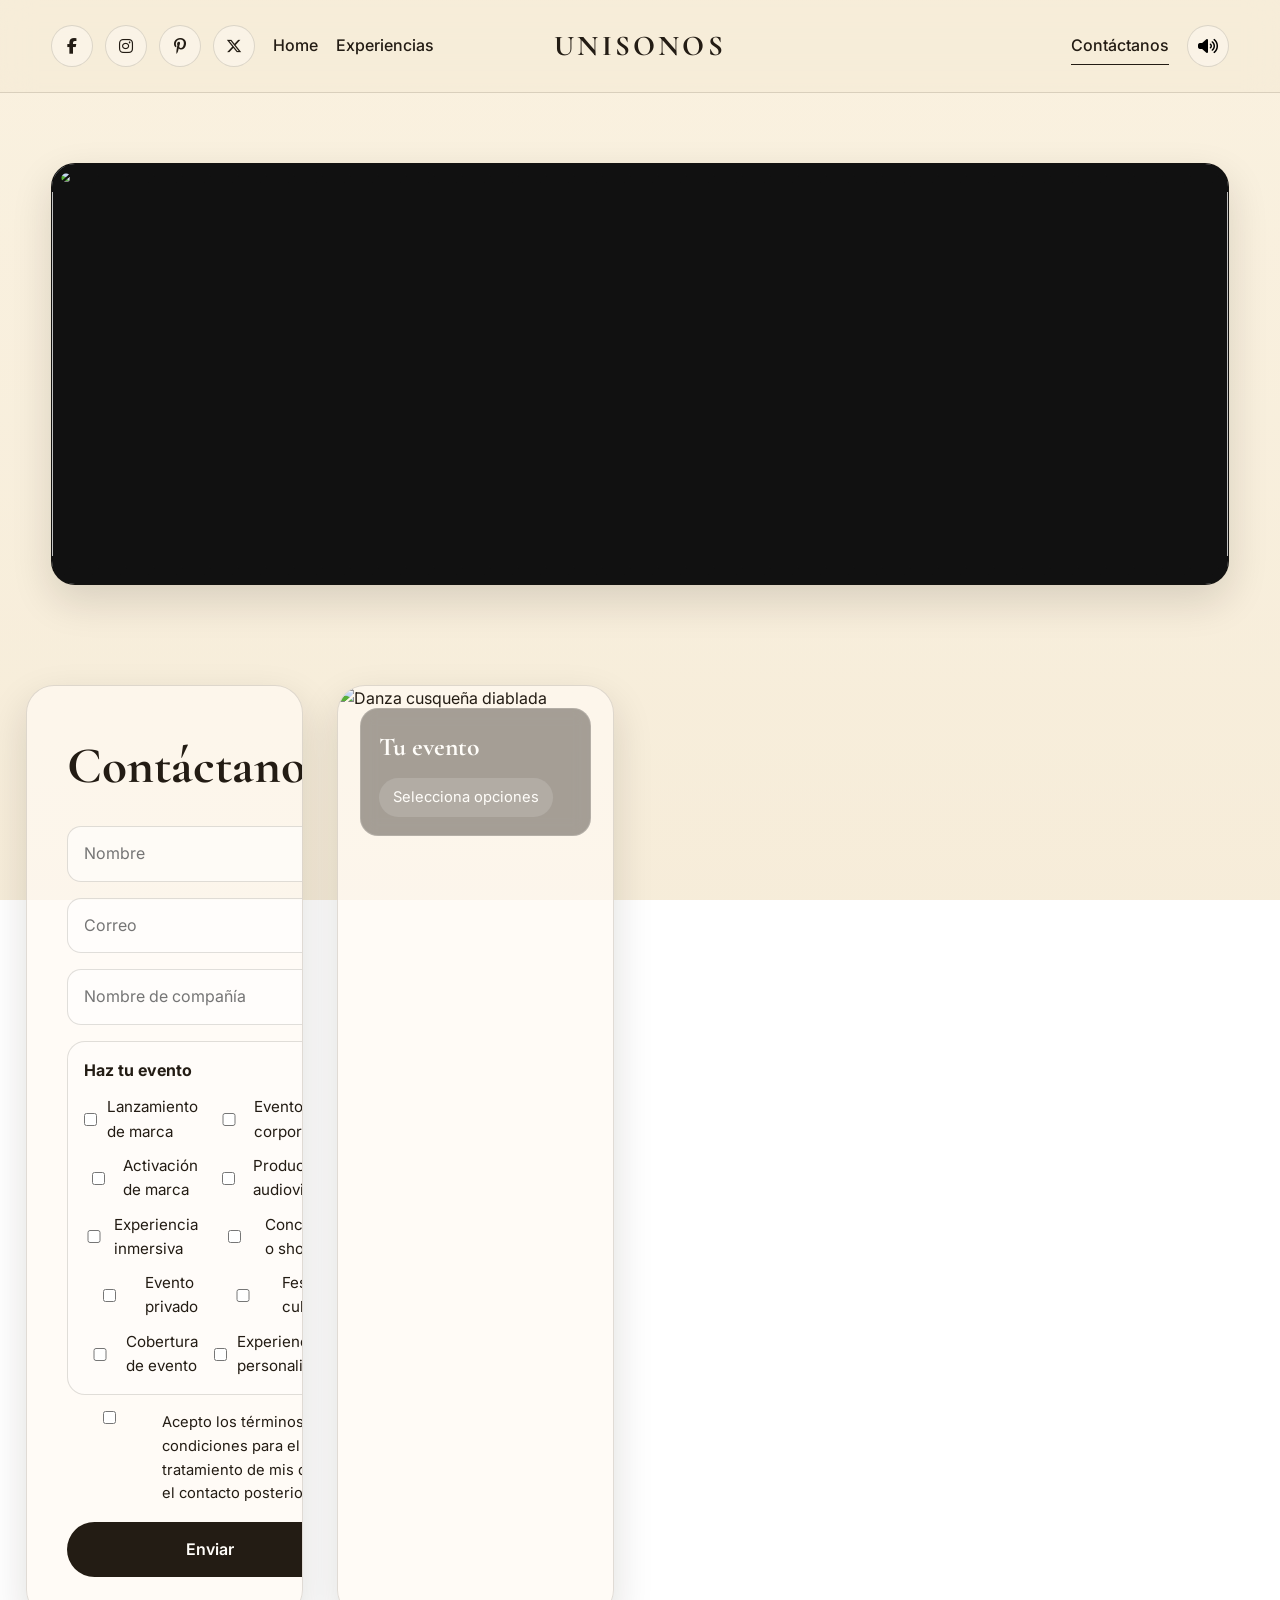
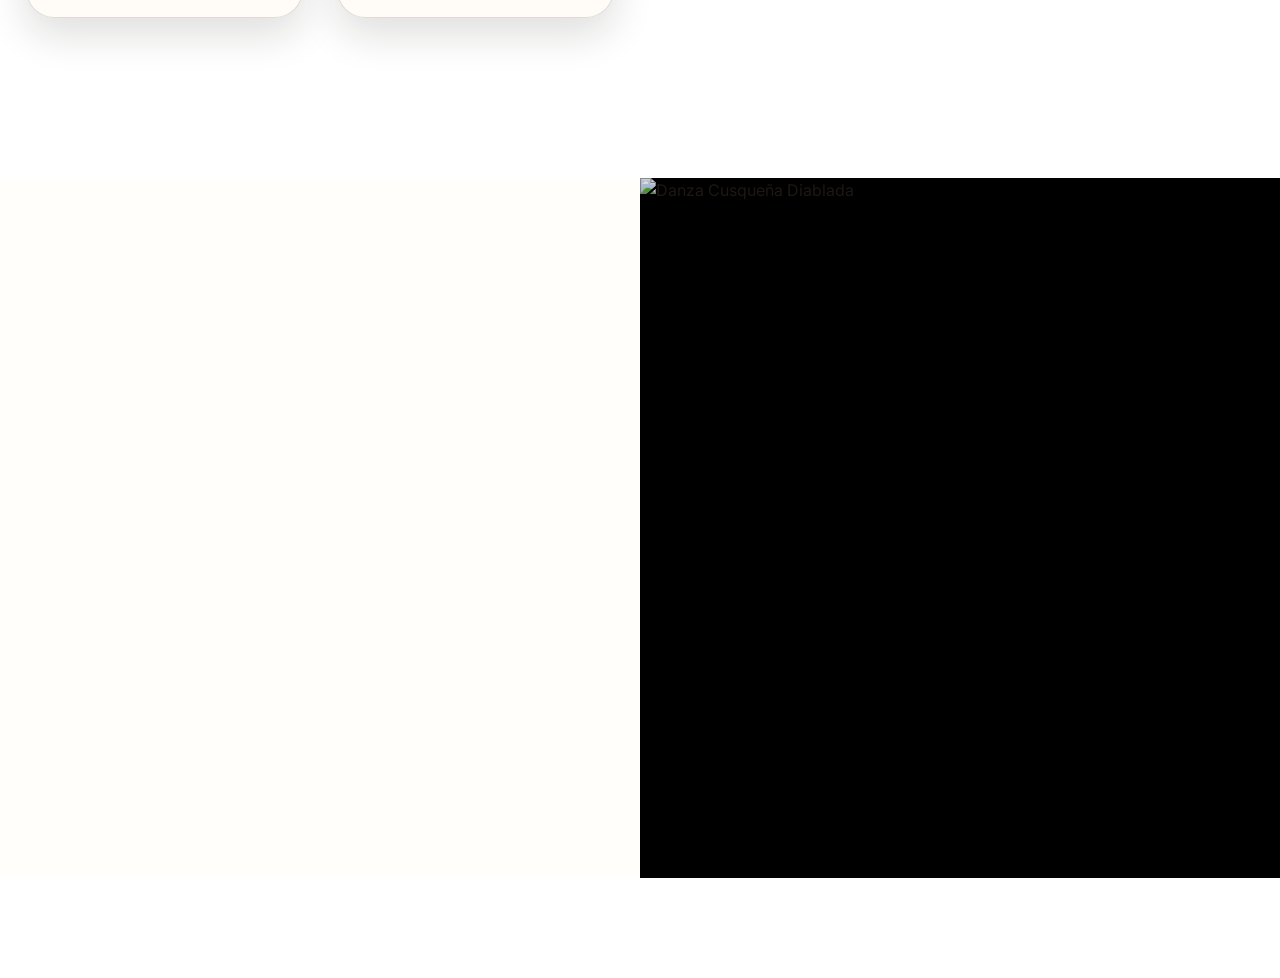
==== contacto.html @ 8f938f64 "Add files via upload" ====
<!DOCTYPE html>
<html lang="es">
<head>
  <meta charset="UTF-8">
  <meta name="viewport" content="width=device-width, initial-scale=1.0">
  <title>UNISONOS | Contáctanos</title>
  <link rel="stylesheet" href="css/styles.css">
  <link rel="preconnect" href="https://fonts.googleapis.com">
  <link rel="preconnect" href="https://fonts.gstatic.com" crossorigin>
  <link href="https://fonts.googleapis.com/css2?family=Cormorant+Garamond:wght@500;600;700&family=Inter:wght@300;400;500;600;700&display=swap" rel="stylesheet">
  <link rel="stylesheet" href="https://cdnjs.cloudflare.com/ajax/libs/font-awesome/6.5.2/css/all.min.css">
</head>
<body>

  <header class="site-header">
    <div class="container header-grid">
      <div class="header-left">
        <div class="socials">
          <a href="#"><i class="fa-brands fa-facebook-f"></i></a>
          <a href="#"><i class="fa-brands fa-instagram"></i></a>
          <a href="#"><i class="fa-brands fa-pinterest-p"></i></a>
          <a href="#"><i class="fa-brands fa-x-twitter"></i></a>
        </div>
        <a href="index.html" class="nav-link">Home</a>
        <a href="experiencias.html" class="nav-link">Experiencias</a>
      </div>

      <div class="brand-center">
        <a href="index.html">UNISONOS</a>
      </div>

      <div class="header-right">
        <a href="contacto.html" class="nav-link active">Contáctanos</a>
        <button class="sound-toggle" id="soundToggle">
          <i class="fa-solid fa-volume-high"></i>
        </button>
      </div>
    </div>
  </header>

  <audio id="siteAudio" loop>
    <source src="assets/audio/unisonos.mp3" type="audio/mpeg">
  </audio>

  <main>
    <section class="contact-reel">
      <div class="container">
        <div class="reel-frame">
          <div class="reel-slider" id="reelSlider">
            <div class="reel-slide active"><img src="assets/contacto/contact1.jpg" alt=""></div>
            <div class="reel-slide"><img src="assets/contacto/contact2.jpg" alt=""></div>
            <div class="reel-slide"><img src="assets/contacto/contact3.jpg" alt=""></div>
          </div>
        </div>
      </div>
    </section>

    <section class="contact-split">
      <div class="container">
        <div class="contact-grid">
          
          <div class="contact-form-card">
            <h2>Contáctanos</h2>

            <form class="form-grid" action="enviar.php" method="POST">
              <input type="text" name="nombre" placeholder="Nombre" required>
              <input type="email" name="correo" placeholder="Correo" required>
              <input type="text" name="empresa" placeholder="Nombre de compañía" required>

              <div class="checklist-box">
                <h3>Haz tu evento</h3>
                <div class="checklist-options">
                  <label class="check-item"><input type="checkbox" name="evento[]" value="Lanzamiento de marca"> Lanzamiento de marca</label>
                  <label class="check-item"><input type="checkbox" name="evento[]" value="Evento corporativo"> Evento corporativo</label>
                  <label class="check-item"><input type="checkbox" name="evento[]" value="Activación de marca"> Activación de marca</label>
                  <label class="check-item"><input type="checkbox" name="evento[]" value="Producción audiovisual"> Producción audiovisual</label>
                  <label class="check-item"><input type="checkbox" name="evento[]" value="Experiencia inmersiva"> Experiencia inmersiva</label>
                  <label class="check-item"><input type="checkbox" name="evento[]" value="Concierto o show"> Concierto o show</label>
                  <label class="check-item"><input type="checkbox" name="evento[]" value="Evento privado"> Evento privado</label>
                  <label class="check-item"><input type="checkbox" name="evento[]" value="Festival cultural"> Festival cultural</label>
                  <label class="check-item"><input type="checkbox" name="evento[]" value="Cobertura de evento"> Cobertura de evento</label>
                  <label class="check-item"><input type="checkbox" name="evento[]" value="Experiencia personalizada"> Experiencia personalizada</label>
                </div>
              </div>

              <label class="terms">
                <input type="checkbox" name="terminos" required>
                <span>Acepto los términos y condiciones para el tratamiento de mis datos y el contacto posterior.</span>
              </label>

              <button type="submit" class="btn btn-primary">Enviar</button>
            </form>
          </div>

          <div class="contact-image-card">
            <div class="selected-services-panel">
              <h4>Tu evento</h4>
              <div class="selected-services-list" id="selectedServicesList">
                <span>Selecciona opciones</span>
              </div>
            </div>

            <img src="assets/contacto/dia.jpg" alt="Danza cusqueña diablada">
          </div>

        </div>
      </div>
    </section>
  </main>


  
    <section class="contact-split">
      <div class="contact-left">
        <h1 class="contact-title">Contáctanos</h1>

        <!-- Toggle oculto para abrir/cerrar el panel -->
        <input type="checkbox" id="toggle-checklist" class="checklist-toggle">

        <form action="mailto:tucorreo@unisonos.com" method="POST" enctype="text/plain" class="contact-form">
          <input type="text" name="Nombre" class="form-input" placeholder="Nombre completo" required>
          <input type="email" name="Correo" class="form-input" placeholder="Correo electrónico" required>
          <input type="text" name="Compania" class="form-input" placeholder="Nombre de la compañía" required>

          <!-- Botón visual para abrir -->
          <label for="toggle-checklist" class="event-trigger">
            <span>Haz tu evento (Seleccionar)</span>
            <span class="event-plus">+</span>
          </label>

          <label class="terms-box">
            <input type="checkbox" required>
            <span>Acepto los términos y condiciones de privacidad.</span>
          </label>

          <button type="submit" class="btn-gold">Enviar Información</button>

          <!-- Panel checklist -->
          <div class="checklist-panel">
            <div class="checklist-head">
              <h2>Alcance del Proyecto</h2>
              <label for="toggle-checklist" class="checklist-close">×</label>
            </div>

            <p class="checklist-copy">
              Selecciona una o varias categorías para ayudarnos a entender mejor tu evento.
            </p>

            <div class="checklist-grid">
              <label><input type="checkbox" name="evento[]" value="Corporativo"> Corporativo</label>
              <label><input type="checkbox" name="evento[]" value="Gala"> Cena de Gala</label>
              <label><input type="checkbox" name="evento[]" value="Lanzamiento"> Lanzamiento</label>
              <label><input type="checkbox" name="evento[]" value="Cultural"> Evento Cultural</label>
              <label><input type="checkbox" name="evento[]" value="BTL"> Activación BTL</label>
              <label><input type="checkbox" name="evento[]" value="Danza"> Espectáculo Danza</label>
              <label><input type="checkbox" name="evento[]" value="Privado"> Privado Exclusivo</label>
              <label><input type="checkbox" name="evento[]" value="Integracion"> Integración</label>
              <label><input type="checkbox" name="evento[]" value="Congreso"> Congreso</label>
              <label><input type="checkbox" name="evento[]" value="Premiacion"> Premiación</label>
            </div>

            <!-- Botón visual para cerrar -->
            <label for="toggle-checklist" class="btn-gold checklist-confirm">
              Confirmar
            </label>
          </div>
        </form>
      </div>

      <div class="contact-right">
        <img src="assets/home/portadaUNISONOS.gif" alt="Danza Cusqueña Diablada">
      </div>
    </section>



  <script src="js/main.js"></script>
</body>
</html>
---- css/styles.css ----
:root {
  /* Fondo principal */
  --bg-parchment-image: url("../assets/textures/textura_2.webp");
  --bg-parchment-base: #e7d8bb;
  --bg-parchment-overlay: rgba(255, 248, 235, 0.68);

  /* Colores */
  --color-ink: #231c14;
  --color-ink-soft: #4c4031;
  --color-gold: #a67c36;
  --color-gold-soft: rgba(166, 124, 54, 0.16);
  --color-line: rgba(35, 28, 20, 0.14);
  --color-white: #fffdf9;
  --color-black: #12100d;

  /* Superficies */
  --surface-card: rgba(255, 250, 242, 0.70);
  --surface-glass: rgba(255, 248, 240, 0.35);
  --surface-dark: rgba(22, 18, 13, 0.78);

  /* Sombras */
  --shadow-soft: 0 10px 30px rgba(31, 23, 14, 0.08);
  --shadow-medium: 0 16px 40px rgba(31, 23, 14, 0.14);

  /* Tipografía */
  --font-title: "Cormorant Garamond", serif;
  --font-body: "Inter", sans-serif;

  /* Layout */
  --container: min(1200px, 92%);
  --radius-lg: 28px;
  --radius-md: 18px;
  --radius-sm: 12px;
  --header-height: 92px;

  /* Transiciones */
  --transition: all 0.35s ease;

  /* Puedes cambiar solo esto y cambias todo el look */
  --page-background:
    linear-gradient(var(--bg-parchment-overlay), var(--bg-parchment-overlay)),
    var(--bg-parchment-image),
    linear-gradient(180deg, #efe3c8 0%, #e4d4b4 100%);
}

* {
  margin: 0;
  padding: 0;
  box-sizing: border-box;
}

html {
  scroll-behavior: smooth;
}

body {
  font-family: var(--font-body);
  color: var(--color-ink);
  background: var(--page-background);
  background-size: cover;
  background-position: center;
  background-attachment: fixed;
  line-height: 1.6;
}

img {
  max-width: 100%;
  display: block;
}

a {
  color: inherit;
  text-decoration: none;
}

button,
input,
textarea,
select {
  font: inherit;
}

.container {
  width: var(--container);
  margin-inline: auto;
}

.section {
  padding: 90px 0;
}

.section-title {
  font-family: var(--font-title);
  font-size: clamp(2.3rem, 5vw, 4.2rem);
  line-height: 1;
  margin-bottom: 16px;
  text-align: center;
}

.section-copy {
  max-width: 760px;
  margin: 0 auto 40px;
  text-align: center;
  color: var(--color-ink-soft);
}

.btn {
  display: inline-flex;
  align-items: center;
  justify-content: center;
  gap: 10px;
  padding: 14px 26px;
  border-radius: 999px;
  border: 1px solid var(--color-line);
  cursor: pointer;
  transition: var(--transition);
  font-weight: 600;
}

.btn-primary {
  background: var(--color-ink);
  color: var(--color-white);
}

.btn-primary:hover {
  background: #000;
  transform: translateY(-2px);
}

.btn-outline {
  background: transparent;
  color: var(--color-ink);
}

.btn-outline:hover {
  background: var(--surface-glass);
}

/* HEADER */
.site-header {
  position: sticky;
  top: 0;
  z-index: 1000;
  min-height: var(--header-height);
  backdrop-filter: blur(16px);
  background: rgba(245, 235, 214, 0.68);
  border-bottom: 1px solid var(--color-line);
}

.header-grid {
  min-height: var(--header-height);
  display: grid;
  grid-template-columns: 1fr auto 1fr;
  align-items: center;
  gap: 20px;
}

.header-left,
.header-right {
  display: flex;
  align-items: center;
  gap: 18px;
}

.header-left {
  justify-content: flex-start;
  flex-wrap: wrap;
}

.header-right {
  justify-content: flex-end;
}

.brand-center {
  text-align: center;
}

.brand-center a {
  font-family: var(--font-title);
  font-size: clamp(1.8rem, 2vw, 2.5rem);
  letter-spacing: 0.2rem;
  font-weight: 700;
}

.socials {
  display: flex;
  align-items: center;
  gap: 12px;
}

.socials a,
.sound-toggle {
  width: 42px;
  height: 42px;
  display: inline-flex;
  align-items: center;
  justify-content: center;
  border-radius: 50%;
  background: rgba(255,255,255,0.35);
  border: 1px solid var(--color-line);
  transition: var(--transition);
}

.socials a:hover,
.sound-toggle:hover {
  background: var(--color-ink);
  color: var(--color-white);
}

.nav-link {
  position: relative;
  font-weight: 500;
}

.nav-link::after {
  content: "";
  position: absolute;
  left: 0;
  bottom: -6px;
  width: 0;
  height: 1px;
  background: var(--color-ink);
  transition: width 0.3s ease;
}

.nav-link:hover::after,
.nav-link.active::after {
  width: 100%;
}

/* HERO HOME */
.hero-home {
  min-height: calc(100vh - var(--header-height));
  position: relative;
  overflow: hidden;
}

.hero-media {
  height: calc(100vh - var(--header-height));
  position: relative;
  transform: translateY(0);
  transition: transform 0.4s ease-out;
}

.hero-media img {
  width: 100%;
  height: 100%;
  object-fit: cover;
}

.hero-overlay {
  position: absolute;
  inset: 0;
  background: linear-gradient(
    180deg,
    rgba(18, 16, 13, 0.20) 0%,
    rgba(18, 16, 13, 0.55) 100%
  );
}

.hero-content {
  position: absolute;
  inset: 0;
  display: grid;
  place-items: center;
  text-align: center;
  color: var(--color-white);
  padding: 30px;
}

.hero-content h1 {
  font-family: var(--font-title);
  font-size: clamp(3rem, 8vw, 6rem);
  line-height: 0.95;
  margin-bottom: 16px;
  letter-spacing: 0.1rem;
}

.hero-content p {
  max-width: 720px;
  font-size: 1.05rem;
}

/* SLIDER GRANDE */
.image-slider {
  padding: 90px 0 30px;
}

.slider-frame {
  position: relative;
  overflow: hidden;
  border-radius: var(--radius-lg);
  box-shadow: var(--shadow-medium);
  min-height: 72vh;
}

.slider-track {
  display: flex;
  transition: transform 0.7s ease;
}

.slide-item {
  min-width: 100%;
  height: 72vh;
  position: relative;
}

.slide-item img {
  width: 100%;
  height: 100%;
  object-fit: cover;
}

.slide-caption {
  position: absolute;
  left: 40px;
  bottom: 40px;
  background: rgba(20, 15, 10, 0.5);
  color: white;
  padding: 16px 22px;
  border-radius: 16px;
  backdrop-filter: blur(10px);
}

/* CLIENTES YOUTUBE */
.clients-section {
  padding: 70px 0 100px;
}

.clients-carousel {
  overflow: hidden;
  position: relative;
  padding: 20px 0;
}

.clients-track {
  display: flex;
  gap: 24px;
  animation: clientScroll 28s linear infinite;
}

.clients-track.paused {
  animation-play-state: paused;
}

.client-card {
  min-width: 320px;
  background: var(--surface-card);
  border: 1px solid var(--color-line);
  border-radius: var(--radius-md);
  overflow: hidden;
  box-shadow: var(--shadow-soft);
  cursor: pointer;
  transition: var(--transition);
}

.client-card:hover {
  transform: translateY(-4px);
}

.client-thumb {
  aspect-ratio: 16/9;
  position: relative;
}

.client-thumb img,
.client-thumb iframe {
  width: 100%;
  height: 100%;
  border: 0;
  object-fit: cover;
}

.client-info {
  padding: 18px;
}

.client-info h3 {
  font-family: var(--font-title);
  font-size: 1.7rem;
  margin-bottom: 8px;
}

@keyframes clientScroll {
  from { transform: translateX(0); }
  to { transform: translateX(-50%); }
}

/* EXPERIENCIAS HERO CROSSFADE */
.experiences-hero {
  position: relative;
  min-height: 76vh;
  overflow: hidden;
  border-radius: 0 0 40px 40px;
}

.crossfade-slide {
  position: absolute;
  inset: 0;
  opacity: 0;
  transition: opacity 1.3s ease;
}

.crossfade-slide.active {
  opacity: 1;
}

.crossfade-slide img {
  width: 100%;
  height: 100%;
  object-fit: cover;
}

.crossfade-overlay {
  position: absolute;
  inset: 0;
  background: linear-gradient(
    180deg,
    rgba(18, 16, 13, 0.18) 0%,
    rgba(18, 16, 13, 0.55) 100%
  );
}

.experiences-hero .hero-content {
  z-index: 2;
}

/* GALERIAS */
.gallery-grid {
  display: grid;
  grid-template-columns: repeat(3, 1fr);
  gap: 24px;
}

.gallery-card {
  overflow: hidden;
  border-radius: 22px;
  border: 1px solid var(--color-line);
  box-shadow: var(--shadow-soft);
  background: var(--surface-card);
}

.gallery-card img {
  width: 100%;
  aspect-ratio: 4 / 5;
  object-fit: cover;
  transition: transform 0.45s ease;
}

.gallery-card:hover img {
  transform: scale(1.04);
}

.gallery-actions {
  text-align: center;
  margin-top: 32px;
}

/* CONTACTO REEL */
.contact-reel {
  padding: 70px 0 40px;
}

.reel-frame {
  position: relative;
  overflow: hidden;
  border-radius: 24px;
  border: 1px solid var(--color-line);
  box-shadow: var(--shadow-medium);
  background: #111;
}

.reel-frame::before,
.reel-frame::after {
  content: "";
  position: absolute;
  left: 0;
  width: 100%;
  height: 28px;
  z-index: 3;
  background:
    radial-gradient(circle at 14px 14px, transparent 4px, #111 5px) repeat-x;
  background-size: 28px 28px;
}

.reel-frame::before { top: 0; }
.reel-frame::after { bottom: 0; }

.reel-slider {
  position: relative;
  height: 420px;
}

.reel-slide {
  position: absolute;
  inset: 0;
  opacity: 0;
  transition: opacity 1s ease;
}

.reel-slide.active {
  opacity: 1;
}

.reel-slide img {
  width: 100%;
  height: 100%;
  object-fit: cover;
}

/* CONTACTO FORM + IMAGEN */
.contact-split {
  padding: 60px 0 100px;
}

.contact-grid {
  display: grid;
  grid-template-columns: 1fr 1fr;
  gap: 34px;
  align-items: stretch;
}

.contact-form-card,
.contact-image-card {
  border-radius: var(--radius-lg);
  overflow: hidden;
  border: 1px solid var(--color-line);
  box-shadow: var(--shadow-medium);
  background: var(--surface-card);
  position: relative;
}

.contact-form-card {
  padding: 40px;
}

.contact-form-card h2 {
  font-family: var(--font-title);
  font-size: clamp(2rem, 4vw, 3.4rem);
  margin-bottom: 18px;
}

.form-grid {
  display: grid;
  gap: 16px;
}

.form-grid input,
.form-grid textarea,
.form-grid select {
  width: 100%;
  border: 1px solid var(--color-line);
  background: rgba(255,255,255,0.55);
  border-radius: 14px;
  padding: 14px 16px;
  outline: none;
}

.form-grid input:focus,
.form-grid textarea:focus,
.form-grid select:focus {
  border-color: var(--color-gold);
}

.checklist-box {
  padding: 16px;
  border-radius: 18px;
  background: rgba(255,255,255,0.35);
  border: 1px solid var(--color-line);
}

.checklist-box h3 {
  margin-bottom: 12px;
  font-size: 1rem;
}

.checklist-options {
  display: grid;
  grid-template-columns: 1fr 1fr;
  gap: 10px 16px;
}

.check-item {
  display: flex;
  align-items: center;
  gap: 10px;
  font-size: 0.95rem;
}

.terms {
  display: flex;
  align-items: flex-start;
  gap: 10px;
  font-size: 0.92rem;
}

.contact-image-card img {
  width: 100%;
  height: 100%;
  min-height: 720px;
  object-fit: cover;
}

.selected-services-panel {
  position: absolute;
  top: 22px;
  left: 22px;
  right: 22px;
  padding: 18px;
  border-radius: 18px;
  background: rgba(22, 18, 13, 0.38);
  color: var(--color-white);
  backdrop-filter: blur(8px);
  border: 1px solid rgba(255,255,255,0.16);
}

.selected-services-panel h4 {
  margin-bottom: 10px;
  font-family: var(--font-title);
  font-size: 1.6rem;
}

.selected-services-list {
  display: flex;
  flex-wrap: wrap;
  gap: 10px;
}

.selected-services-list span {
  padding: 8px 14px;
  border-radius: 999px;
  background: rgba(255,255,255,0.14);
  font-size: 0.92rem;
}



/* Contactanos *//* Contactanos *//* Contactanos *//* Contactanos *//* Contactanos *//* Contactanos */
/* ========================= */
/* ===== CONTACT SPLIT ===== */
/* ========================= */

.contact-split {
  display: grid;
  grid-template-columns: 1fr 1fr;
  min-height: calc(100vh - 260px);
  position: relative;
  overflow: hidden;
}

/* ===== LEFT (FORM) ===== */
.contact-left {
  padding: 4rem 8%;
  display: flex;
  flex-direction: column;
  justify-content: center;
  background: rgba(255, 253, 249, 0.58);
  backdrop-filter: blur(8px);
}

.contact-title {
  font-size: 2.5rem;
  font-weight: 300;
  margin-bottom: 2rem;
  color: #231c14;
}

/* ===== FORM ===== */
.contact-form {
  position: relative;
}

.form-input {
  width: 100%;
  background: transparent;
  border: none;
  border-bottom: 1px solid rgba(35, 28, 20, 0.3);
  padding: 15px 0;
  margin-bottom: 2rem;
  font-size: 1rem;
  color: #231c14;
}

.form-input:focus {
  outline: none;
  border-bottom-color: #a67c36;
}

/* ===== EVENT TRIGGER ===== */
.event-trigger {
  display: flex;
  justify-content: space-between;
  align-items: center;
  padding: 15px 0;
  margin-bottom: 2rem;
  border-bottom: 1px solid rgba(35, 28, 20, 0.3);
  cursor: pointer;
  transition: 0.3s ease;
}

.event-trigger:hover {
  border-bottom-color: #a67c36;
}

.event-plus {
  font-size: 1.4rem;
  transition: 0.35s;
}

/* ===== TERMS ===== */
.terms-box {
  display: flex;
  gap: 10px;
  margin-bottom: 2rem;
  font-size: 0.85rem;
  color: #231c14;
  align-items: flex-start;
}

.terms-box input {
  margin-top: 3px;
  accent-color: #231c14;
}

/* ===== BUTTON ===== */
.btn-gold {
  display: inline-flex;
  justify-content: center;
  padding: 14px 26px;
  border-radius: 999px;
  border: 1px solid #231c14;
  background: #231c14;
  color: #fffdf9;
  cursor: pointer;
  font-weight: 500;
  transition: 0.3s ease;
}

.btn-gold:hover {
  transform: translateY(-2px);
  background: #3a3024;
  border-color: #3a3024;
}

/* ===== RIGHT IMAGE ===== */
.contact-right {
  background: #000;
  min-height: 700px;
}

.contact-right img {
  width: 100%;
  height: 100%;
  object-fit: cover;
  opacity: 0.85;
}

/* ========================= */
/* ===== CHECKLIST PANEL ==== */
/* ========================= */

.checklist-toggle {
  position: absolute;
  opacity: 0;
  pointer-events: none;
}

.checklist-panel {
  position: absolute;
  inset: 0;
  padding: 3rem;
  border-radius: 22px;
  background: linear-gradient(
    180deg,
    rgba(255, 253, 249, 0.96) 0%,
    rgba(231, 216, 187, 0.94) 100%
  );
  backdrop-filter: blur(12px);
  color: #231c14;
  box-shadow: 0 20px 50px rgba(35, 28, 20, 0.15);
  border: 1px solid rgba(35, 28, 20, 0.08);

  opacity: 0;
  visibility: hidden;
  pointer-events: none;
  transform: translateX(100%);
  transition: 0.45s ease;
  z-index: 10;
}

/* ===== HEADER PANEL ===== */
.checklist-head {
  display: flex;
  justify-content: space-between;
  align-items: center;
  margin-bottom: 1rem;
}

.checklist-head h2 {
  font-size: 2rem;
  font-weight: 300;
}

.checklist-close {
  width: 42px;
  height: 42px;
  border-radius: 50%;
  display: grid;
  place-items: center;
  cursor: pointer;
  font-size: 1.8rem;
  background: rgba(35, 28, 20, 0.08);
  transition: 0.3s;
}

.checklist-close:hover {
  background: #231c14;
  color: #fffdf9;
}

/* ===== TEXT ===== */
.checklist-copy {
  font-size: 0.95rem;
  margin-bottom: 1.5rem;
  color: rgba(35, 28, 20, 0.8);
}

/* ===== GRID OPTIONS ===== */
.checklist-grid {
  display: grid;
  grid-template-columns: 1fr 1fr;
  gap: 16px;
}

.checklist-grid label {
  display: flex;
  align-items: center;
  gap: 10px;
  padding: 14px 16px;
  border-radius: 14px;
  background: rgba(255, 253, 249, 0.72);
  border: 1px solid rgba(35, 28, 20, 0.08);
  transition: 0.3s;
}

.checklist-grid label:hover {
  background: rgba(255, 253, 249, 0.96);
  transform: translateY(-1px);
}

.checklist-grid input {
  accent-color: #231c14;
}

/* ===== CONFIRM BUTTON ===== */
.checklist-confirm {
  margin-top: 2rem;
}

/* ========================= */
/* ===== FUNCTION (NO JS) === */
/* ========================= */

.checklist-toggle:checked + .contact-form .checklist-panel {
  opacity: 1;
  visibility: visible;
  pointer-events: auto;
  transform: translateX(0);
}

.checklist-toggle:checked + .contact-form .event-plus {
  transform: rotate(45deg);
}

/* ========================= */
/* ===== RESPONSIVE ======== */
/* ========================= */

@media (max-width: 900px) {
  .contact-split {
    grid-template-columns: 1fr;
  }

  .contact-right {
    min-height: 420px;
  }

  .checklist-grid {
    grid-template-columns: 1fr;
  }

  .checklist-panel {
    padding: 2rem 1.25rem;
  }

  .contact-left {
    padding: 2.5rem 1.25rem;
  }
}

/* RESPONSIVE */
@media (max-width: 1024px) {
  .gallery-grid,
  .contact-grid {
    grid-template-columns: 1fr;
  }

  .contact-image-card img {
    min-height: 500px;
  }
}

@media (max-width: 768px) {
  .header-grid {
    grid-template-columns: 1fr;
    padding: 18px 0;
  }

  .header-left,
  .header-right,
  .brand-center {
    justify-content: center;
    text-align: center;
  }

  .header-left,
  .header-right {
    flex-wrap: wrap;
  }

  .slider-frame,
  .slide-item {
    min-height: 54vh;
    height: 54vh;
  }

  .gallery-grid {
    grid-template-columns: 1fr;
  }

  .checklist-options {
    grid-template-columns: 1fr;
  }

  .contact-form-card {
    padding: 24px;
  }
}
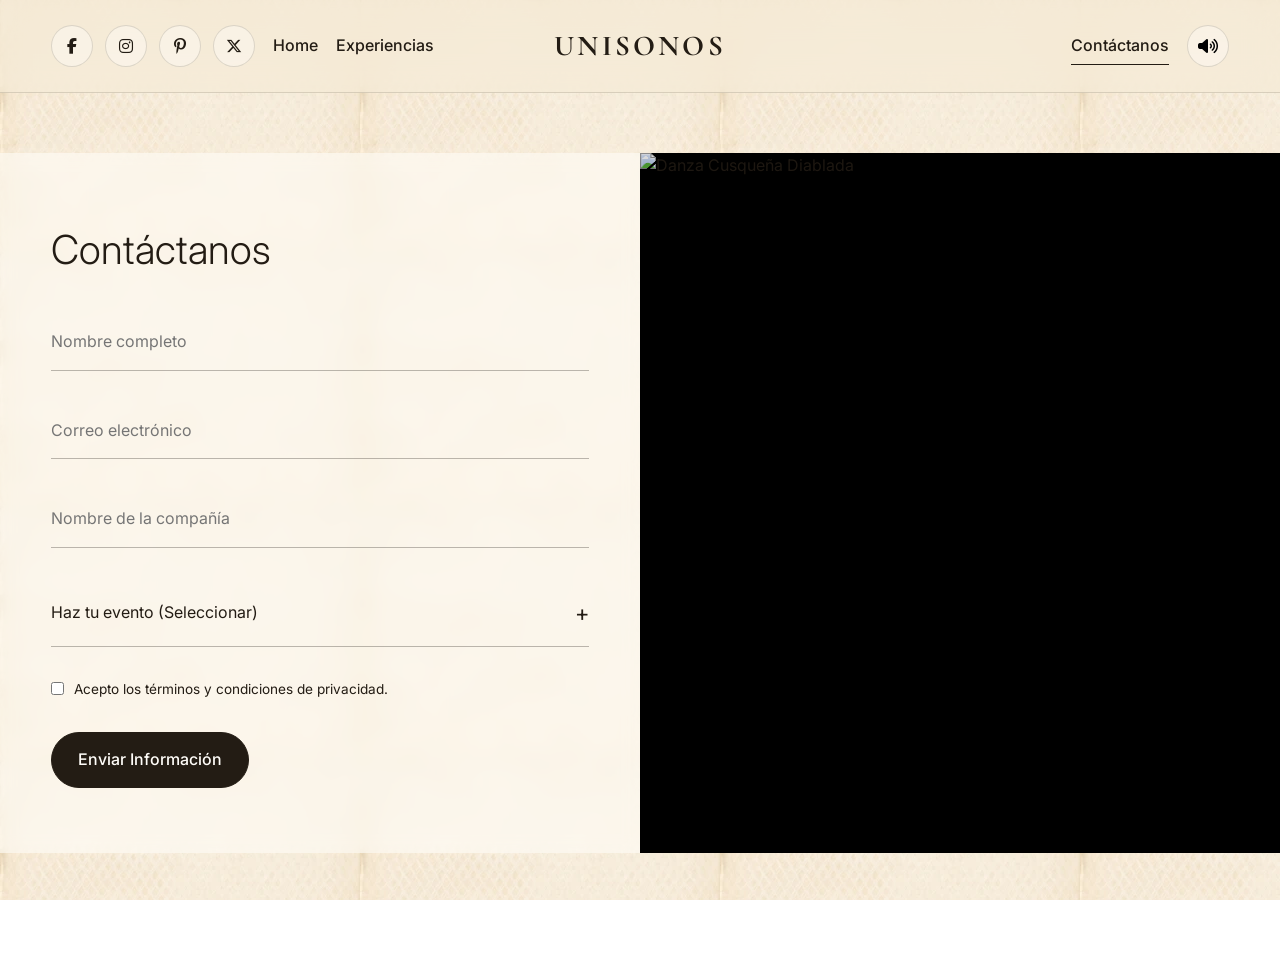
==== commit 9be4e582: "Fix HTML structure and clean up code" ====
--- a/contacto.html
+++ b/contacto.html
@@ -42,7 +42,7 @@
     <source src="assets/audio/unisonos.mp3" type="audio/mpeg">
   </audio>
 
-  <main>
+  <!--<main>
     <section class="contact-reel">
       <div class="container">
         <div class="reel-frame">
@@ -106,7 +106,7 @@
         </div>
       </div>
     </section>
-  </main>
+  </main>-->
 
 
   
@@ -176,4 +176,4 @@
 
   <script src="js/main.js"></script>
 </body>
-</html>+</html>
--- a/css/styles.css
+++ b/css/styles.css
@@ -1,8 +1,8 @@
 :root {
   /* Fondo principal */
-  --bg-parchment-image: url("../assets/textures/textura_2.webp");
+  --bg-parchment-image: url("../assets/textures/textura.webp");
   --bg-parchment-base: #e7d8bb;
-  --bg-parchment-overlay: rgba(255, 248, 235, 0.68);
+--bg-parchment-overlay: rgba(255, 248, 235, 0.00);
 
   /* Colores */
   --color-ink: #231c14;
@@ -57,8 +57,8 @@
   font-family: var(--font-body);
   color: var(--color-ink);
   background: var(--page-background);
-  background-size: cover;
-  background-position: center;
+  background-size: auto;
+  background-repeat: repeat;
   background-attachment: fixed;
   line-height: 1.6;
 }
@@ -945,4 +945,4 @@
   .contact-form-card {
     padding: 24px;
   }
-}+}
